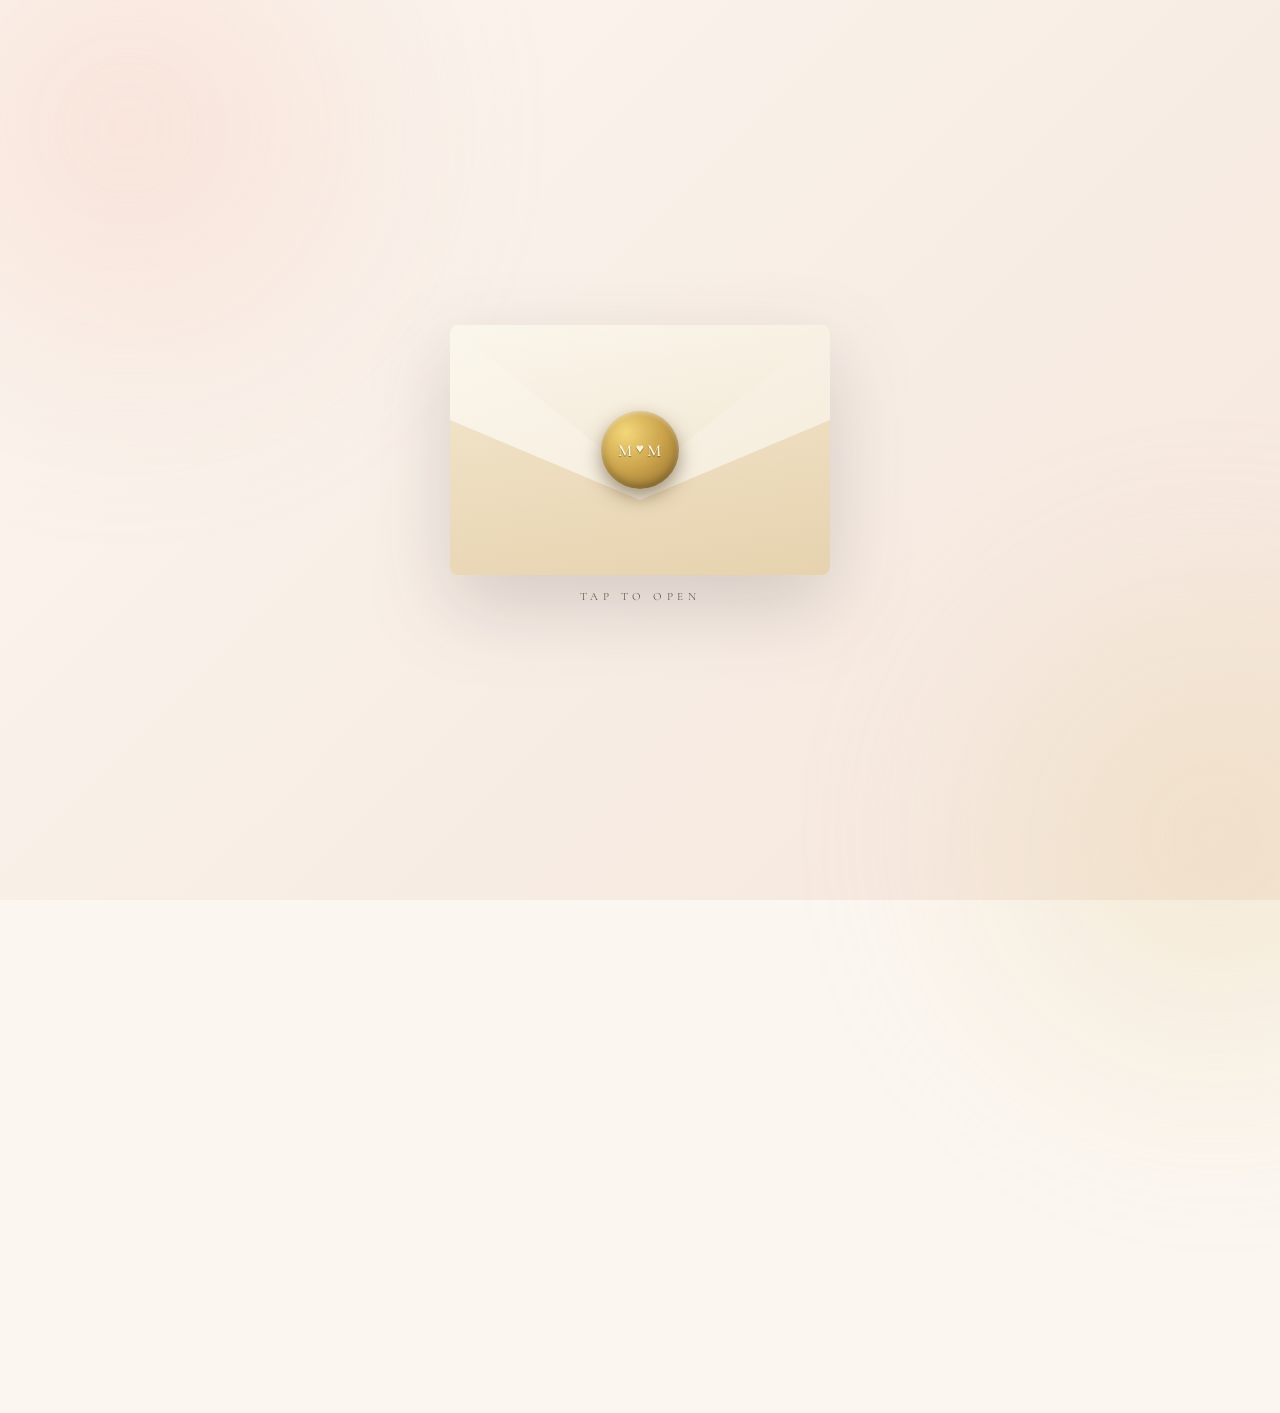
==== v1-previous/index.html @ 175aade2 "Add v1/v2/v3 side-by-side envelope variants v1-previous: pre-flower-redesign (commit 5ba55ca), auto-" ====
<!DOCTYPE html>
<html lang="en">
<head>
  <meta charset="UTF-8" />
  <meta name="viewport" content="width=device-width, initial-scale=1.0, viewport-fit=cover" />
  <meta name="theme-color" content="#c79a8b" />
  <meta name="apple-mobile-web-app-capable" content="yes" />
  <meta name="apple-mobile-web-app-status-bar-style" content="black-translucent" />
  <title>Mo'men &amp; Menna — Wedding Invitation</title>
  <link rel="preconnect" href="https://fonts.googleapis.com" />
  <link rel="preconnect" href="https://fonts.gstatic.com" crossorigin />
  <link href="https://fonts.googleapis.com/css2?family=Amiri:wght@400;700&family=Cormorant+Garamond:wght@300;400;500;600&family=Great+Vibes&family=Tangerine:wght@400;700&display=swap" rel="stylesheet" />
  <link rel="stylesheet" href="styles.css" />
</head>
<body>
  <!-- Animated background layers -->
  <div class="bg-gradient" aria-hidden="true"></div>
  <div class="bg-glow bg-glow-1" aria-hidden="true"></div>
  <div class="bg-glow bg-glow-2" aria-hidden="true"></div>
  <div class="petals flowers" aria-hidden="true"></div>
  <div class="sparkles" aria-hidden="true"></div>

  <!-- Opening envelope (tap to open on first load) -->
  <div id="envelope" class="envelope" role="button" tabindex="0" aria-label="Tap to open invitation">
    <div class="env-back"></div>
    <div class="env-letter">
      <span class="env-monogram">M &amp; M</span>
    </div>
    <div class="env-front"></div>
    <div class="env-flap"></div>
    <div class="env-seal" aria-hidden="true">
      <span class="seal-text">M<span class="seal-heart">♥</span>M</span>
    </div>
  </div>
  <p class="env-tap" aria-hidden="true">tap to open</p>

  <main class="card" id="card" aria-hidden="true">
    <header class="top">
      <div class="ornament reveal" aria-hidden="true">
        <span class="line"></span>
        <span class="diamond">&#10047;</span>
        <span class="line"></span>
      </div>
      <p class="kicker reveal">Together with their families</p>
    </header>

    <section class="names">
      <h1 class="name reveal"><span class="name-inner">Mo'men</span></h1>
      <div class="amp reveal"><span class="amp-inner">&amp;</span></div>
      <h1 class="name reveal"><span class="name-inner">Menna</span></h1>
      <p class="subtitle reveal">request the pleasure of your company<br/>at the celebration of their wedding</p>
    </section>

    <section class="details">
      <div class="detail reveal">
        <span class="label">When</span>
        <span class="value">Friday</span>
        <span class="big-date">29</span>
        <span class="value">May 2026 &middot; 4:00 PM</span>
      </div>

      <div class="ornament small reveal" aria-hidden="true">
        <span class="line"></span>
        <span class="diamond">&#10047;</span>
        <span class="line"></span>
      </div>

      <div class="detail reveal">
        <span class="label">Where</span>
        <span class="value venue">Al Aly Al Azeem</span>
        <span class="value">Almazah</span>
        <a class="map-btn" href="https://maps.app.goo.gl/yazivd46UWntYhbt6?g_st=ic" target="_blank" rel="noopener">
          <svg viewBox="0 0 24 24" width="18" height="18" fill="currentColor" aria-hidden="true">
            <path d="M12 2a7 7 0 0 0-7 7c0 5.25 7 13 7 13s7-7.75 7-13a7 7 0 0 0-7-7zm0 9.5A2.5 2.5 0 1 1 12 6.5a2.5 2.5 0 0 1 0 5z"/>
          </svg>
          Open in Google Maps
        </a>
      </div>
    </section>

    <section class="countdown reveal" aria-label="Countdown to the wedding">
      <div class="cd-item"><span id="cd-days" class="cd-num">--</span><span class="cd-label">Days</span></div>
      <div class="cd-item"><span id="cd-hours" class="cd-num">--</span><span class="cd-label">Hours</span></div>
      <div class="cd-item"><span id="cd-mins" class="cd-num">--</span><span class="cd-label">Minutes</span></div>
      <div class="cd-item"><span id="cd-secs" class="cd-num">--</span><span class="cd-label">Seconds</span></div>
    </section>

    <div class="action-row reveal">
      <button id="add-cal" class="ghost-btn" type="button">
        <svg viewBox="0 0 24 24" width="18" height="18" fill="currentColor" aria-hidden="true">
          <path d="M19 4h-1V2h-2v2H8V2H6v2H5a2 2 0 0 0-2 2v14a2 2 0 0 0 2 2h14a2 2 0 0 0 2-2V6a2 2 0 0 0-2-2zm0 16H5V10h14v10zM5 8V6h14v2H5z"/>
        </svg>
        Add to Calendar
      </button>
    </div>

    <footer class="bottom reveal">
      <p class="quote arabic" lang="ar" dir="rtl">وَمِنْ آيَاتِهِ أَنْ خَلَقَ لَكُم مِّنْ أَنفُسِكُمْ أَزْوَاجًا لِّتَسْكُنُوا إِلَيْهَا وَجَعَلَ بَيْنَكُم مَّوَدَّةً وَرَحْمَةً ۚ إِنَّ فِي ذَٰلِكَ لَآيَاتٍ لِّقَوْمٍ يَتَفَكَّرُونَ</p>
      <p class="ayah-ref" lang="ar" dir="rtl">سورة الروم — الآية ٢١</p>
      <p class="signature">With love, Mo'men &amp; Menna</p>
    </footer>
  </main>

  <script src="script.js"></script>
</body>
</html>
---- v1-previous/styles.css ----
:root {
  --rose: #c79a8b;
  --rose-deep: #a87463;
  --rose-soft: #f7c8b8;
  --gold: #c9a96e;
  --gold-deep: #9c7d44;
  --gold-light: #e8d5a8;
  --cream: #fbf6f0;
  --ink: #3a2e2a;
  --muted: #6b5a52;
  --safe-top: env(safe-area-inset-top, 0px);
  --safe-bottom: env(safe-area-inset-bottom, 0px);
}

* { box-sizing: border-box; margin: 0; padding: 0; -webkit-tap-highlight-color: transparent; }

html { background: var(--cream); }
html, body {
  min-height: 100%;
  font-family: 'Cormorant Garamond', 'Times New Roman', serif;
  color: var(--ink);
  overflow-x: hidden;
  -webkit-font-smoothing: antialiased;
  text-rendering: optimizeLegibility;
}

body { padding: var(--safe-top) 0 var(--safe-bottom); }

/* ---------- Animated background ---------- */
.bg-gradient {
  position: fixed;
  inset: 0;
  z-index: -3;
  background: linear-gradient(135deg, #fbf6f0, #f5e6dc, #efd9c9, #f7ebe0, #fbf6f0);
  background-size: 400% 400%;
  animation: gradientShift 20s ease-in-out infinite;
}

.bg-glow {
  position: fixed;
  width: 60vmax;
  height: 60vmax;
  border-radius: 50%;
  filter: blur(80px);
  opacity: 0.45;
  z-index: -2;
  pointer-events: none;
  will-change: transform;
}
.bg-glow-1 {
  background: radial-gradient(circle, var(--rose-soft), transparent 60%);
  top: -20vmax; left: -20vmax;
  animation: drift1 22s ease-in-out infinite alternate;
}
.bg-glow-2 {
  background: radial-gradient(circle, var(--gold-light), transparent 60%);
  bottom: -25vmax; right: -25vmax;
  animation: drift2 26s ease-in-out infinite alternate;
}

@keyframes gradientShift {
  0%   { background-position: 0% 50%; }
  50%  { background-position: 100% 50%; }
  100% { background-position: 0% 50%; }
}
@keyframes drift1 {
  from { transform: translate(0, 0) scale(1); }
  to   { transform: translate(20vmax, 15vmax) scale(1.15); }
}
@keyframes drift2 {
  from { transform: translate(0, 0) scale(1); }
  to   { transform: translate(-15vmax, -10vmax) scale(1.1); }
}

/* ---------- Falling petals & sparkles ---------- */
.petals, .sparkles {
  position: fixed;
  inset: 0;
  pointer-events: none;
  z-index: -1;
  overflow: hidden;
  opacity: 0;
  transition: opacity 1.4s ease;
}
body.invitation-open .petals,
body.invitation-open .sparkles { opacity: 1; }

.petal {
  position: absolute;
  top: -80px;
  width: 30px;
  height: 30px;
  background-repeat: no-repeat;
  background-position: center;
  background-size: contain;
  opacity: 0.95;
  animation: fall linear infinite;
  will-change: transform;
  filter: drop-shadow(0 3px 5px rgba(168, 116, 99, 0.35));
}
/* Five vibrant flower variants */
.petal.f1 { background-image: url("data:image/svg+xml;utf8,<svg xmlns='http://www.w3.org/2000/svg' viewBox='0 0 64 64'><g><circle cx='32' cy='14' r='12' fill='%23ec6b8a'/><circle cx='50' cy='32' r='12' fill='%23e85a7a'/><circle cx='32' cy='50' r='12' fill='%23ec6b8a'/><circle cx='14' cy='32' r='12' fill='%23e85a7a'/><circle cx='32' cy='32' r='8' fill='%23f5d76e'/></g></svg>"); }
.petal.f2 { background-image: url("data:image/svg+xml;utf8,<svg xmlns='http://www.w3.org/2000/svg' viewBox='0 0 64 64'><g><ellipse cx='32' cy='12' rx='9' ry='15' fill='%23ff8fa3'/><ellipse cx='52' cy='32' rx='15' ry='9' fill='%23ff8fa3'/><ellipse cx='32' cy='52' rx='9' ry='15' fill='%23ff8fa3'/><ellipse cx='12' cy='32' rx='15' ry='9' fill='%23ff8fa3'/><ellipse cx='18' cy='18' rx='10' ry='10' fill='%23ffb3c1' transform='rotate(45 18 18)'/><ellipse cx='46' cy='18' rx='10' ry='10' fill='%23ffb3c1' transform='rotate(-45 46 18)'/><ellipse cx='46' cy='46' rx='10' ry='10' fill='%23ffb3c1' transform='rotate(45 46 46)'/><ellipse cx='18' cy='46' rx='10' ry='10' fill='%23ffb3c1' transform='rotate(-45 18 46)'/><circle cx='32' cy='32' r='8' fill='%23f5d76e'/></g></svg>"); }
.petal.f3 { background-image: url("data:image/svg+xml;utf8,<svg xmlns='http://www.w3.org/2000/svg' viewBox='0 0 64 64'><g><path d='M32 4c-7 9-7 16 0 25 7-9 7-16 0-25z' fill='%23a87463'/><path d='M60 32c-9-7-16-7-25 0 9 7 16 7 25 0z' fill='%23a87463'/><path d='M32 60c7-9 7-16 0-25-7 9-7 16 0 25z' fill='%23a87463'/><path d='M4 32c9 7 16 7 25 0-9-7-16-7-25 0z' fill='%23a87463'/><circle cx='32' cy='32' r='7' fill='%239c7d44'/></g></svg>"); }
.petal.f4 { background-image: url("data:image/svg+xml;utf8,<svg xmlns='http://www.w3.org/2000/svg' viewBox='0 0 64 64'><g transform='translate(32 32)'><g><ellipse cx='0' cy='-20' rx='8' ry='14' fill='%23d6336c'/></g><g transform='rotate(72)'><ellipse cx='0' cy='-20' rx='8' ry='14' fill='%23d6336c'/></g><g transform='rotate(144)'><ellipse cx='0' cy='-20' rx='8' ry='14' fill='%23d6336c'/></g><g transform='rotate(216)'><ellipse cx='0' cy='-20' rx='8' ry='14' fill='%23d6336c'/></g><g transform='rotate(288)'><ellipse cx='0' cy='-20' rx='8' ry='14' fill='%23d6336c'/></g><circle r='7' fill='%23f5d76e'/></g></svg>"); }
.petal.f5 { background-image: url("data:image/svg+xml;utf8,<svg xmlns='http://www.w3.org/2000/svg' viewBox='0 0 64 64'><g><path d='M32 4 C 38 18 46 22 60 22 C 46 26 40 36 38 60 C 32 46 26 42 4 42 C 18 36 24 26 32 4 Z' fill='%23c44569'/><circle cx='32' cy='30' r='7' fill='%23f5d76e'/></g></svg>"); }
@keyframes fall {
  0%   { transform: translate3d(0, -10vh, 0) rotate(0deg);   opacity: 0; }
  10%  { opacity: 1; }
  50%  { transform: translate3d(60px, 50vh, 0) rotate(360deg); }
  90%  { opacity: 1; }
  100% { transform: translate3d(120px, 110vh, 0) rotate(900deg); opacity: 0; }
}

.sparkle {
  position: absolute;
  width: 6px; height: 6px;
  border-radius: 50%;
  background: radial-gradient(circle, #fff, var(--gold-light) 60%, transparent 70%);
  opacity: 0;
  animation: twinkle 4s ease-in-out infinite;
  will-change: opacity, transform;
}
@keyframes twinkle {
  0%, 100% { opacity: 0; transform: scale(0.6); }
  50%      { opacity: 1; transform: scale(1.3); }
}

/* ---------- Envelope intro ---------- */
.envelope {
  position: fixed;
  inset: 0;
  margin: auto;
  width: min(86vw, 380px);
  height: min(56vw, 250px);
  z-index: 50;
  cursor: pointer;
  perspective: 900px;
  animation: envFloat 4s ease-in-out infinite;
  transition: opacity 0.6s ease, transform 0.8s ease;
  filter: drop-shadow(0 30px 40px rgba(58,46,42,0.18));
}
.envelope.opening { animation: none; }
.envelope.opened {
  opacity: 0;
  transform: scale(1.4);
  pointer-events: none;
}
@keyframes envFloat {
  0%, 100% { transform: translateY(0); }
  50%      { transform: translateY(-10px); }
}

.env-back, .env-front, .env-flap, .env-letter {
  position: absolute;
  inset: 0;
  border-radius: 8px;
}
.env-back {
  background: linear-gradient(155deg, #fbf6ec 0%, #f3ead8 100%);
  border: 1px solid rgba(168,116,99,0.18);
}
.env-letter {
  /* Hidden cream layer behind flap/front; prevents text peeking through gaps */
  background: linear-gradient(155deg, #fbf6ec 0%, #f3ead8 100%);
  transition: transform 0.9s cubic-bezier(.2,.8,.2,1) 0.3s;
  z-index: 1;
}
.env-monogram { display: none; }
.env-tap {
  position: fixed;
  left: 0; right: 0;
  top: calc(50% + min(30vw, 140px));
  text-align: center;
  font-size: 0.7rem;
  letter-spacing: 0.4em;
  text-transform: uppercase;
  color: var(--muted);
  z-index: 51;
  animation: pulseTap 1.8s ease-in-out infinite;
  pointer-events: none;
  transition: opacity 0.5s ease;
}
.envelope.opening ~ .env-tap { opacity: 0; animation: none; }
@keyframes pulseTap {
  0%, 100% { opacity: 0.45; }
  50%      { opacity: 1; }
}
.env-front {
  background: linear-gradient(170deg, #f5e9d1 0%, #e6d2ae 100%);
  z-index: 2;
  clip-path: polygon(0 100%, 0 38%, 50% 70%, 100% 38%, 100% 100%);
  box-shadow: inset 0 1px 0 rgba(255,255,255,0.5);
}
.env-flap {
  background: linear-gradient(170deg, #fbf6ec 0%, #ede0c6 100%);
  z-index: 3;
  clip-path: polygon(0 0, 100% 0, 50% 62%);
  transform-origin: top center;
  transition: transform 0.7s cubic-bezier(.6,-0.2,.7,1);
  filter: drop-shadow(0 1px 0 rgba(168,116,99,0.12));
}
.env-seal {
  position: absolute;
  top: 50%; left: 50%;
  transform: translate(-50%, -50%);
  width: 78px; height: 78px;
  border-radius: 50%;
  background:
    radial-gradient(circle at 32% 28%, #f4d77a 0%, #c9a14a 50%, #8c6a2c 100%);
  display: flex; align-items: center; justify-content: center;
  z-index: 4;
  box-shadow:
    inset 0 2px 4px rgba(255,255,255,0.45),
    inset 0 -4px 8px rgba(0,0,0,0.28),
    0 8px 18px rgba(80,55,20,0.5);
  transition: transform 0.4s ease, opacity 0.4s ease;
  font-family: 'Cormorant Garamond', serif;
}
.seal-text {
  color: #fbf3d8;
  font-size: 1.05rem;
  letter-spacing: 0.04em;
  font-weight: 600;
  text-shadow: 0 1px 1px rgba(80,55,20,0.6);
  display: inline-flex;
  align-items: center;
  gap: 3px;
}
.seal-heart {
  font-size: 0.85rem;
  line-height: 1;
  transform: translateY(-1px);
  color: #fbf3d8;
}
.envelope.opening .env-flap { transform: rotateX(180deg); }
.envelope.opening .env-seal { transform: translate(-50%, -50%) scale(0); opacity: 0; }
.envelope.opening .env-letter { transform: translateY(-110%) scale(1.05); }

/* ---------- Card ---------- */
.card {
  max-width: 720px;
  margin: 4vh auto;
  padding: clamp(28px, 6vw, 56px) clamp(20px, 5vw, 40px) clamp(28px, 5vw, 48px);
  background: rgba(255, 252, 247, 0.78);
  backdrop-filter: blur(10px);
  -webkit-backdrop-filter: blur(10px);
  border: 1px solid rgba(201, 169, 110, 0.35);
  border-radius: 12px;
  box-shadow:
    0 30px 80px -30px rgba(58, 46, 42, 0.35),
    0 0 0 1px rgba(255,255,255,0.4) inset;
  text-align: center;
  position: relative;
  opacity: 0;
  transform: translateY(20px) scale(0.98);
  transition: opacity 0.8s ease, transform 0.8s cubic-bezier(.2,.8,.2,1);
}
.card.show { opacity: 1; transform: translateY(0) scale(1); }

.card::before, .card::after {
  content: "";
  position: absolute;
  width: 50px; height: 50px;
  border: 1.5px solid var(--gold);
  opacity: 0.55;
  pointer-events: none;
}
.card::before { top: 14px; left: 14px;  border-right: none; border-bottom: none; border-top-left-radius: 8px; }
.card::after  { bottom: 14px; right: 14px; border-left: none; border-top: none; border-bottom-right-radius: 8px; }

/* Ornament dividers */
.ornament {
  display: flex;
  align-items: center;
  justify-content: center;
  gap: 14px;
  margin: 6px auto 18px;
  color: var(--gold-deep);
}
.ornament .line {
  flex: 0 1 90px;
  height: 1px;
  background: linear-gradient(to right, transparent, var(--gold), transparent);
}
.ornament .diamond {
  font-size: 18px;
  animation: pulse 3s ease-in-out infinite;
  display: inline-block;
}
.ornament.small .line { flex-basis: 60px; }
@keyframes pulse {
  0%, 100% { transform: scale(1) rotate(0deg);     opacity: 0.85; }
  50%      { transform: scale(1.2) rotate(180deg); opacity: 1; }
}

.kicker {
  font-size: clamp(0.85rem, 2.6vw, 1rem);
  letter-spacing: 0.25em;
  text-transform: uppercase;
  color: var(--muted);
}

/* Names */
.names { margin: clamp(20px, 5vw, 30px) 0 clamp(24px, 5vw, 36px); }
.name {
  font-family: 'Great Vibes', cursive;
  font-weight: 400;
  font-size: clamp(3.2rem, 14vw, 6.5rem);
  color: var(--rose-deep);
  line-height: 1.05;
  text-shadow: 0 2px 0 rgba(201,169,110,0.15);
}
.name-inner {
  display: inline-block;
  background: linear-gradient(110deg, var(--rose-deep) 30%, var(--gold) 50%, var(--rose-deep) 70%);
  background-size: 200% auto;
  -webkit-background-clip: text;
          background-clip: text;
  -webkit-text-fill-color: transparent;
  animation: shimmer 6s linear infinite;
}
@keyframes shimmer {
  0%   { background-position: 200% center; }
  100% { background-position: -200% center; }
}

.amp {
  font-family: 'Tangerine', cursive;
  font-size: clamp(2.6rem, 10vw, 5rem);
  color: var(--gold-deep);
  margin: -6px 0;
  line-height: 1;
}
.amp-inner {
  display: inline-block;
  animation: float 4s ease-in-out infinite, ampGlow 3s ease-in-out infinite;
}
@keyframes float {
  0%, 100% { transform: translateY(0) rotate(-2deg); }
  50%      { transform: translateY(-8px) rotate(2deg); }
}
@keyframes ampGlow {
  0%, 100% { text-shadow: 0 0 0 rgba(201,169,110,0); }
  50%      { text-shadow: 0 0 22px rgba(201,169,110,0.6); }
}

.subtitle {
  margin-top: 16px;
  font-size: clamp(1rem, 3.2vw, 1.15rem);
  color: var(--muted);
  font-style: italic;
  padding: 0 6px;
}

/* Details */
.details {
  display: flex;
  flex-direction: column;
  gap: 8px;
  align-items: center;
  margin: 18px 0 26px;
}
.detail {
  display: flex;
  flex-direction: column;
  align-items: center;
  gap: 6px;
}
.label {
  text-transform: uppercase;
  letter-spacing: 0.3em;
  font-size: 0.75rem;
  color: var(--gold-deep);
  margin-bottom: 4px;
}
.value {
  font-size: clamp(1.05rem, 3.4vw, 1.25rem);
  color: var(--ink);
}
.value.venue { font-weight: 600; font-size: clamp(1.2rem, 4.2vw, 1.4rem); }

.big-date {
  font-family: 'Great Vibes', cursive;
  font-size: clamp(3.4rem, 13vw, 4.8rem);
  color: var(--rose-deep);
  line-height: 1;
  display: inline-block;
  animation: gentlePulse 4s ease-in-out infinite;
}
@keyframes gentlePulse {
  0%, 100% { transform: scale(1); }
  50%      { transform: scale(1.05); }
}

/* ---------- Buttons (secondary outline + hero gold) ---------- */
.map-btn, .ghost-btn {
  display: inline-flex;
  align-items: center;
  justify-content: center;
  gap: 10px;
  padding: 13px 26px;
  min-height: 48px;
  text-decoration: none;
  border-radius: 999px;
  font-family: 'Cormorant Garamond', serif;
  font-size: 1rem;
  letter-spacing: 0.08em;
  font-weight: 600;
  cursor: pointer;
  user-select: none;
  -webkit-tap-highlight-color: transparent;
  transition:
    transform 0.25s cubic-bezier(.2,.8,.2,1),
    box-shadow 0.3s ease,
    background 0.3s ease,
    color 0.3s ease;
  position: relative;
  overflow: hidden;
  isolation: isolate;
}
.map-btn:focus-visible, .ghost-btn:focus-visible {
  outline: 2px solid var(--gold-deep);
  outline-offset: 3px;
}
.map-btn:active, .ghost-btn:active { transform: translateY(1px) scale(0.98); }

/* Secondary: outline pill (Google Maps) */
.map-btn {
  margin-top: 10px;
  color: var(--rose-deep);
  background: rgba(255, 252, 247, 0.65);
  border: 1.5px solid var(--gold);
  box-shadow:
    0 1px 0 rgba(255,255,255,0.8) inset,
    0 6px 16px -10px rgba(58,46,42,0.4);
  backdrop-filter: blur(4px);
}
.map-btn:hover {
  background: rgba(255, 252, 247, 0.95);
  border-color: var(--gold-deep);
  transform: translateY(-2px);
  box-shadow:
    0 1px 0 rgba(255,255,255,0.9) inset,
    0 12px 24px -12px rgba(58,46,42,0.45);
}

/* Hero: gold gradient pill (Add to Calendar) */
.ghost-btn {
  color: #fbf3d8;
  border: none;
  background:
    linear-gradient(135deg, #d4b06a 0%, #b88a3e 45%, #d4b06a 100%);
  background-size: 200% 100%;
  background-position: 0% 50%;
  text-shadow: 0 1px 1px rgba(80,55,20,0.4);
  box-shadow:
    inset 0 1px 0 rgba(255,255,255,0.4),
    inset 0 -2px 4px rgba(80,55,20,0.25),
    0 10px 24px -8px rgba(140,106,44,0.55),
    0 2px 6px rgba(140,106,44,0.3);
  animation: goldBreath 5s ease-in-out infinite;
}
.ghost-btn::before {
  /* Sweeping shine */
  content: "";
  position: absolute;
  inset: 0;
  background: linear-gradient(
    115deg,
    transparent 25%,
    rgba(255, 245, 210, 0.55) 50%,
    transparent 75%
  );
  transform: translateX(-120%);
  pointer-events: none;
  z-index: 1;
  animation: btnShine 4.5s ease-in-out infinite;
}
.ghost-btn > * { position: relative; z-index: 2; }
.ghost-btn:hover {
  background-position: 100% 50%;
  transform: translateY(-2px);
  box-shadow:
    inset 0 1px 0 rgba(255,255,255,0.5),
    inset 0 -2px 4px rgba(80,55,20,0.25),
    0 16px 32px -10px rgba(140,106,44,0.65),
    0 4px 10px rgba(140,106,44,0.35);
}
@keyframes btnShine {
  0%   { transform: translateX(-120%); }
  60%  { transform: translateX(120%); }
  100% { transform: translateX(120%); }
}
@keyframes goldBreath {
  0%, 100% { background-position: 0% 50%; }
  50%      { background-position: 100% 50%; }
}

/* ---------- Action row ---------- */
.action-row {
  display: flex;
  justify-content: center;
  align-items: center;
  gap: 14px;
  margin: 26px auto 8px;
  flex-wrap: wrap;
}

/* ---------- Countdown ---------- */
.countdown {
  display: grid;
  grid-template-columns: repeat(4, 1fr);
  gap: 10px;
  margin: 22px auto 6px;
  max-width: 460px;
}
.cd-item {
  padding: 14px 6px;
  background:
    linear-gradient(180deg, rgba(255,255,255,0.7) 0%, rgba(255,252,247,0.5) 100%);
  border: 1px solid rgba(201,169,110,0.45);
  border-radius: 12px;
  display: flex;
  flex-direction: column;
  align-items: center;
  position: relative;
  overflow: hidden;
  box-shadow:
    inset 0 1px 0 rgba(255,255,255,0.8),
    0 4px 12px -6px rgba(58,46,42,0.18);
}
.cd-item::after {
  /* Subtle top gold accent line */
  content: "";
  position: absolute;
  top: 0; left: 18%; right: 18%;
  height: 1px;
  background: linear-gradient(to right, transparent, var(--gold), transparent);
  opacity: 0.7;
}
.cd-num {
  font-family: 'Cormorant Garamond', serif;
  font-size: clamp(1.6rem, 6vw, 2.2rem);
  font-weight: 600;
  color: var(--rose-deep);
  line-height: 1;
  font-variant-numeric: tabular-nums;
}
.cd-num.tick { animation: tick 0.5s ease; }
@keyframes tick {
  0%   { transform: translateY(0);  opacity: 1; }
  50%  { transform: translateY(-6px); opacity: 0.6; }
  100% { transform: translateY(0);  opacity: 1; }
}
.cd-label {
  margin-top: 6px;
  font-size: 0.65rem;
  text-transform: uppercase;
  letter-spacing: 0.18em;
  color: var(--muted);
}

/* Footer */
.bottom { margin-top: 22px; }
.quote {
  font-style: italic;
  color: var(--muted);
  font-size: clamp(0.95rem, 2.8vw, 1rem);
  max-width: 540px;
  margin: 0 auto 14px;
  line-height: 1.55;
  padding: 0 4px;
}
.quote.arabic {
  font-family: 'Amiri', 'Traditional Arabic', serif;
  font-style: normal;
  font-size: clamp(1.15rem, 4.2vw, 1.5rem);
  line-height: 2;
  color: var(--ink);
  margin-bottom: 6px;
}
.ayah-ref {
  font-family: 'Amiri', serif;
  color: var(--gold-deep);
  font-size: clamp(0.8rem, 2.4vw, 0.95rem);
  margin-bottom: 14px;
  letter-spacing: 0.05em;
}
.signature {
  font-family: 'Great Vibes', cursive;
  font-size: clamp(1.6rem, 5vw, 2rem);
  color: var(--rose-deep);
}

/* ---------- Reveal-on-load animations ---------- */
.reveal {
  opacity: 0;
  transform: translateY(20px);
  transition: opacity 0.9s ease, transform 0.9s cubic-bezier(.2,.8,.2,1);
}
.reveal.visible {
  opacity: 1;
  transform: translateY(0);
}

/* ---------- Mobile tweaks ---------- */
@media (max-width: 540px) {
  .card { margin: 14px 12px; border-radius: 10px; }
  .card::before, .card::after { width: 36px; height: 36px; top: 10px; left: 10px; }
  .card::after { top: auto; left: auto; bottom: 10px; right: 10px; }
  .ornament .line { flex-basis: 60px; }
  .countdown { gap: 6px; }
  .cd-item { padding: 10px 4px; border-radius: 8px; }
  .cd-label { font-size: 0.6rem; letter-spacing: 0.14em; }
  .map-btn, .ghost-btn { width: 100%; }
  .action-row { flex-direction: column; }
}

@media (max-width: 360px) {
  .name { font-size: 3rem; }
  .amp  { font-size: 2.4rem; }
  .big-date { font-size: 3rem; }
}

/* ---------- Reduced motion ---------- */
@media (prefers-reduced-motion: reduce) {
  *, *::before, *::after {
    animation-duration: 0.001ms !important;
    animation-iteration-count: 1 !important;
    transition-duration: 0.001ms !important;
  }
  .petals, .sparkles, .bg-glow { display: none
.cd-label {
  margin-top: 6px;
  font-size: 0.7rem;
  text-transform: uppercase;
  letter-spacing: 0.2em;
  color: var(--muted);
}

/* Footer */
.bottom { margin-top: 26px; }
.quote {
  font-style: italic;
  color: var(--muted);
  font-size: 1rem;
  max-width: 540px;
  margin: 0 auto 14px;
  line-height: 1.55;
}
.signature {
  font-family: 'Great Vibes', cursive;
  font-size: 1.8rem;
  color: var(--rose-deep);
}

/* Fade-in animations */
.fade-in {
  opacity: 0;
  transform: translateY(14px);
  animation: fadeUp 1s forwards;
}
.delay-1  { animation-delay: 0.1s; }
.delay-2  { animation-delay: 0.4s; }
.delay-3  { animation-delay: 0.7s; }
.delay-4  { animation-delay: 1.0s; }
.delay-5  { animation-delay: 1.4s; }
.delay-6  { animation-delay: 1.7s; }
.delay-7  { animation-delay: 1.95s; }
.delay-8  { animation-delay: 2.15s; }
.delay-9  { animation-delay: 2.45s; }
.delay-10 { animation-delay: 2.75s; }

@keyframes fadeUp {
  to { opacity: 1; transform: translateY(0); }
}

@media (max-width: 540px) {
  .card { margin: 2vh 12px; padding: 40px 22px 36px; }
  .cd-item { min-width: 64px; padding: 10px 6px; }
  .cd-num { font-size: 1.6rem; }
  .big-date { font-size: 3.6rem; }
}
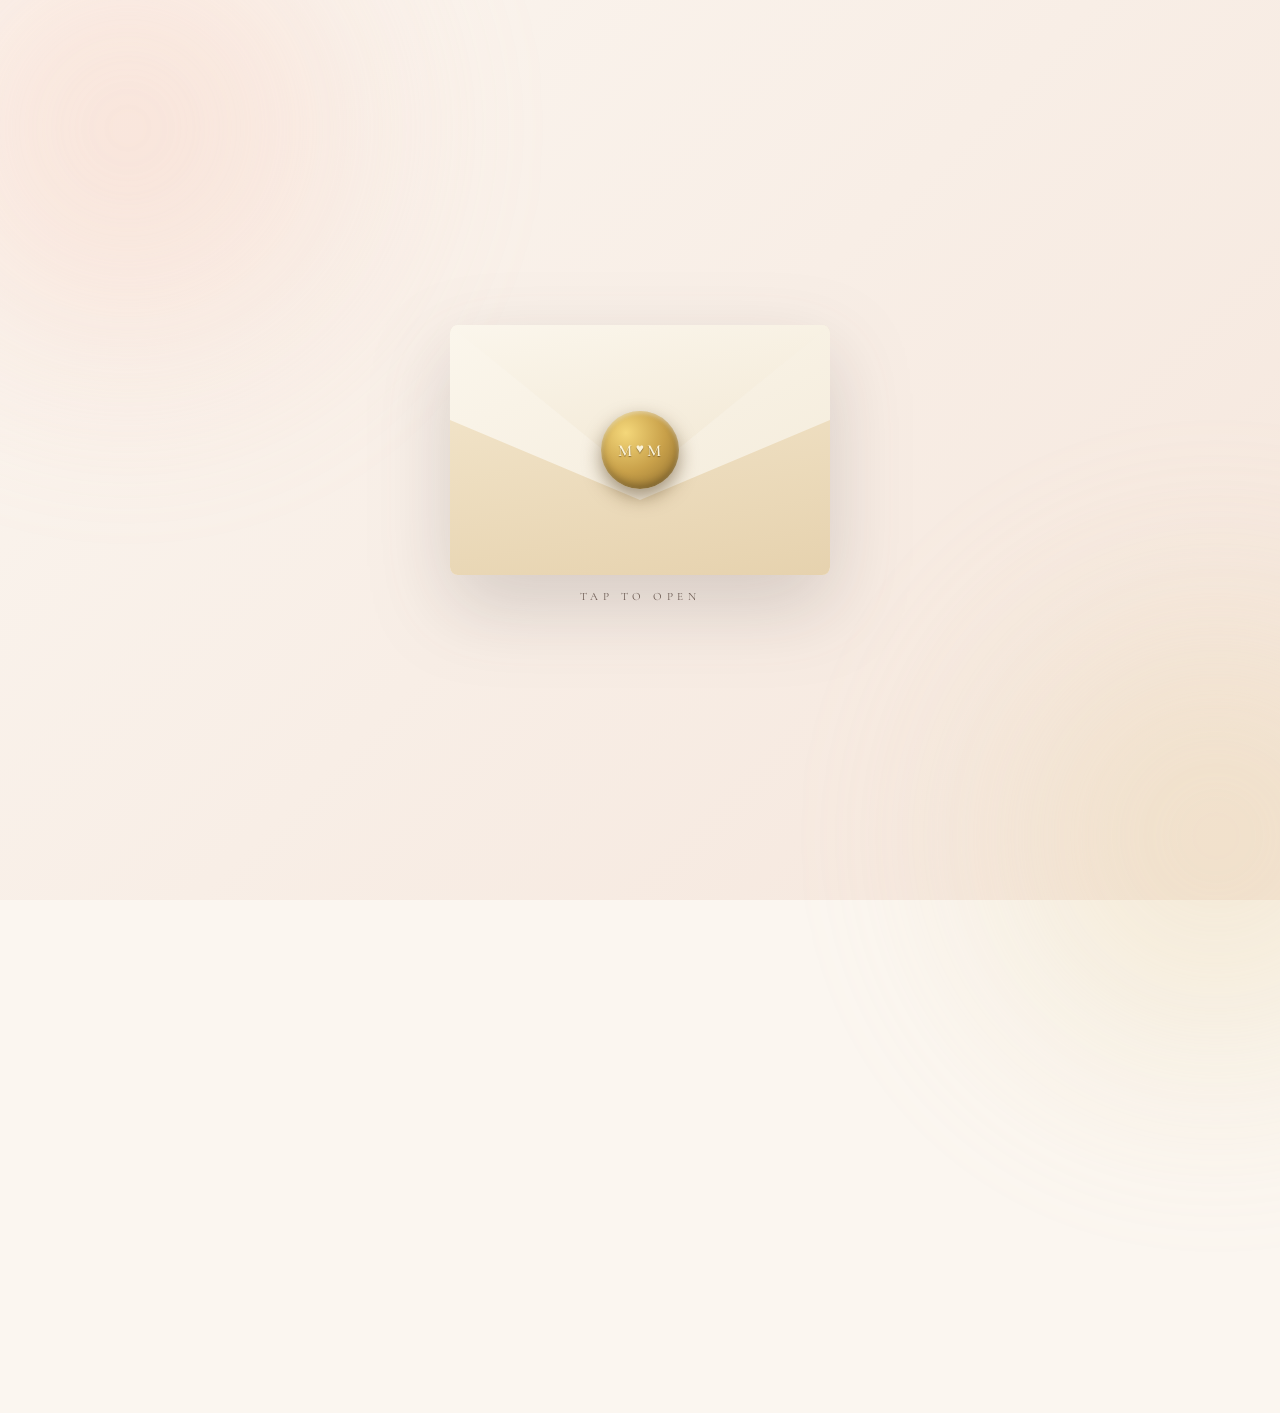
==== commit 7dde84d0: "Add OG preview image, redirect index to v3, ignore preview template" ====
--- a/v1-previous/index.html
+++ b/v1-previous/index.html
@@ -7,6 +7,26 @@
   <meta name="apple-mobile-web-app-capable" content="yes" />
   <meta name="apple-mobile-web-app-status-bar-style" content="black-translucent" />
   <title>Mo'men &amp; Menna — Wedding Invitation</title>
+  <meta name="description" content="29 May 2026 · Al Aly Al Azeem, Almazah · 4 PM" />
+
+  <!-- Open Graph / WhatsApp / Facebook link preview -->
+  <meta property="og:type" content="website" />
+  <meta property="og:site_name" content="Mo'men &amp; Menna" />
+  <meta property="og:title" content="Mo'men &amp; Menna — Wedding Invitation" />
+  <meta property="og:description" content="29 May 2026 · Al Aly Al Azeem, Almazah · 4 PM" />
+  <meta property="og:url" content="https://momen-menna-v1.surge.sh/" />
+  <meta property="og:image" content="https://momen-menna-v1.surge.sh/preview.jpg" />
+  <meta property="og:image:width" content="1200" />
+  <meta property="og:image:height" content="630" />
+  <meta property="og:image:alt" content="Mo'men &amp; Menna wedding invitation" />
+  <meta property="og:locale" content="en_US" />
+
+  <!-- Twitter / X -->
+  <meta name="twitter:card" content="summary_large_image" />
+  <meta name="twitter:title" content="Mo'men &amp; Menna — Wedding Invitation" />
+  <meta name="twitter:description" content="29 May 2026 · Al Aly Al Azeem, Almazah · 4 PM" />
+  <meta name="twitter:image" content="https://momen-menna-v1.surge.sh/preview.jpg" />
+
   <link rel="preconnect" href="https://fonts.googleapis.com" />
   <link rel="preconnect" href="https://fonts.gstatic.com" crossorigin />
   <link href="https://fonts.googleapis.com/css2?family=Amiri:wght@400;700&family=Cormorant+Garamond:wght@300;400;500;600&family=Great+Vibes&family=Tangerine:wght@400;700&display=swap" rel="stylesheet" />
